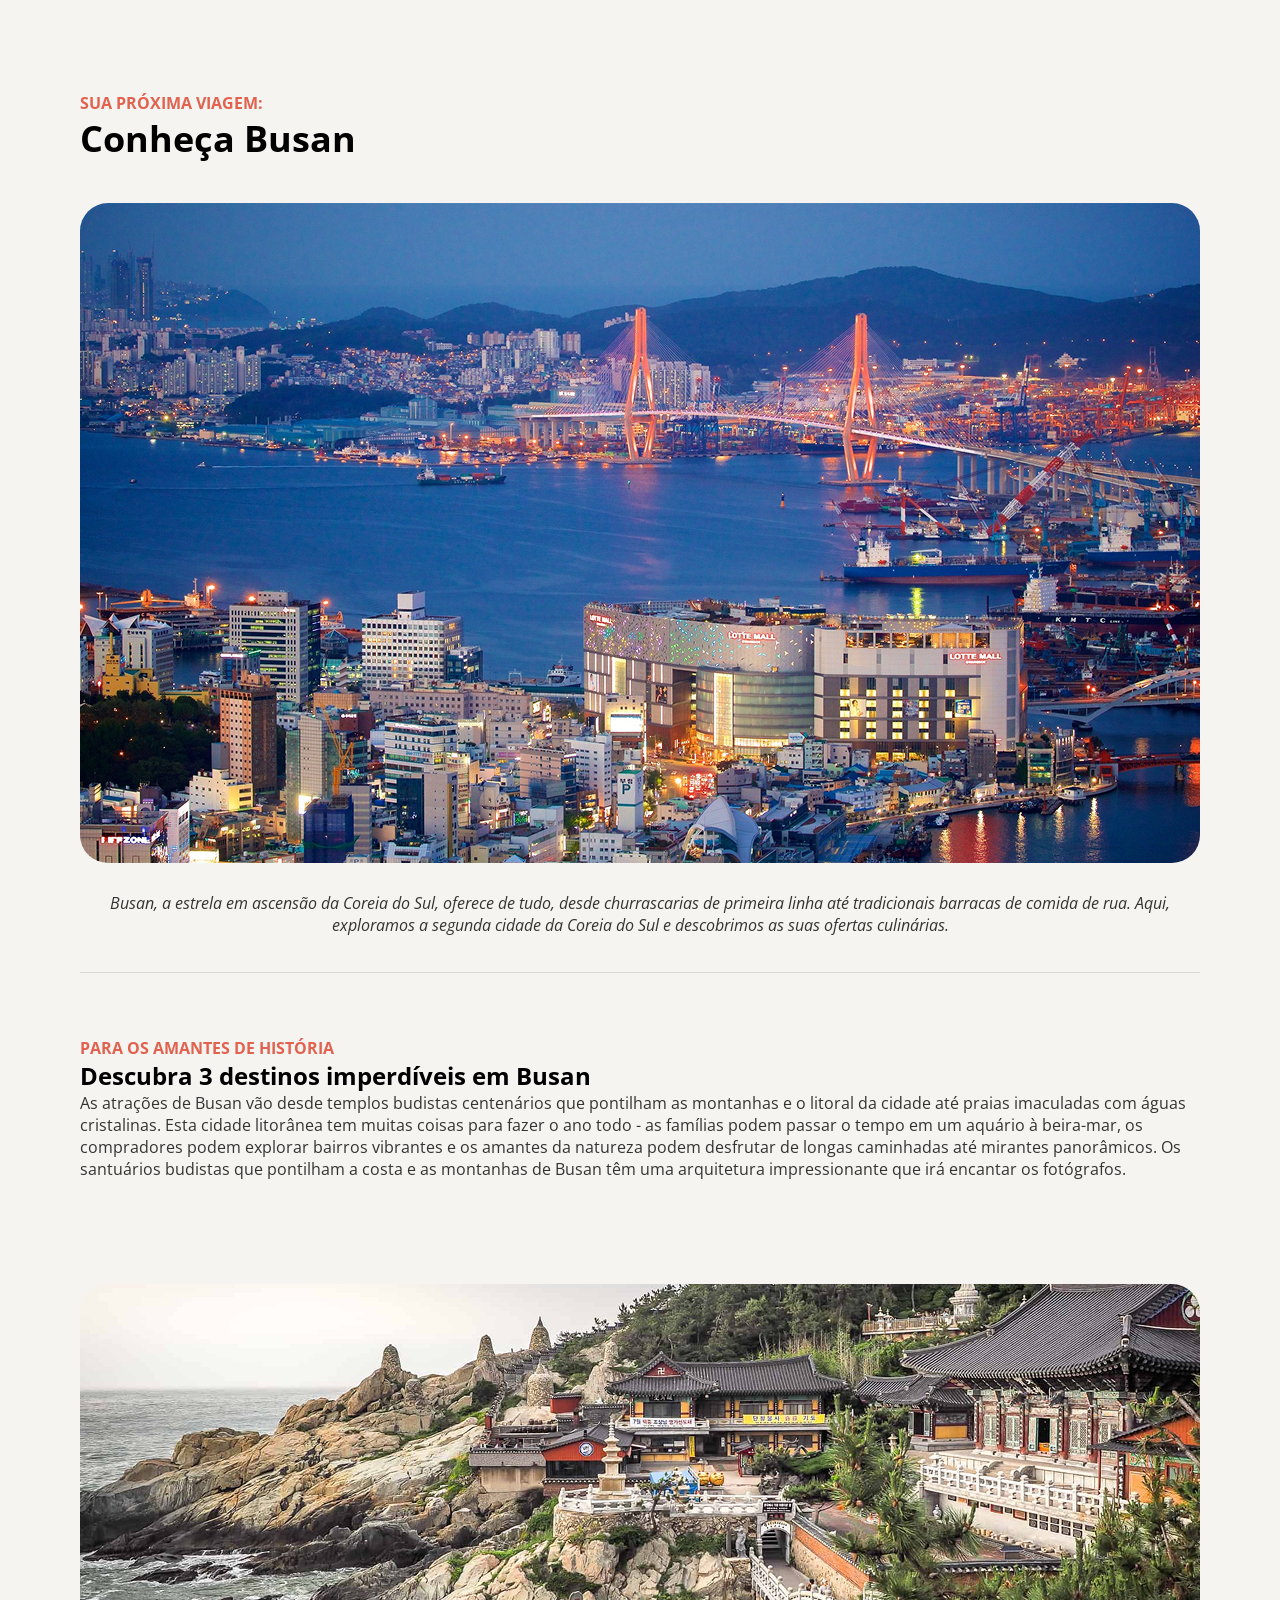
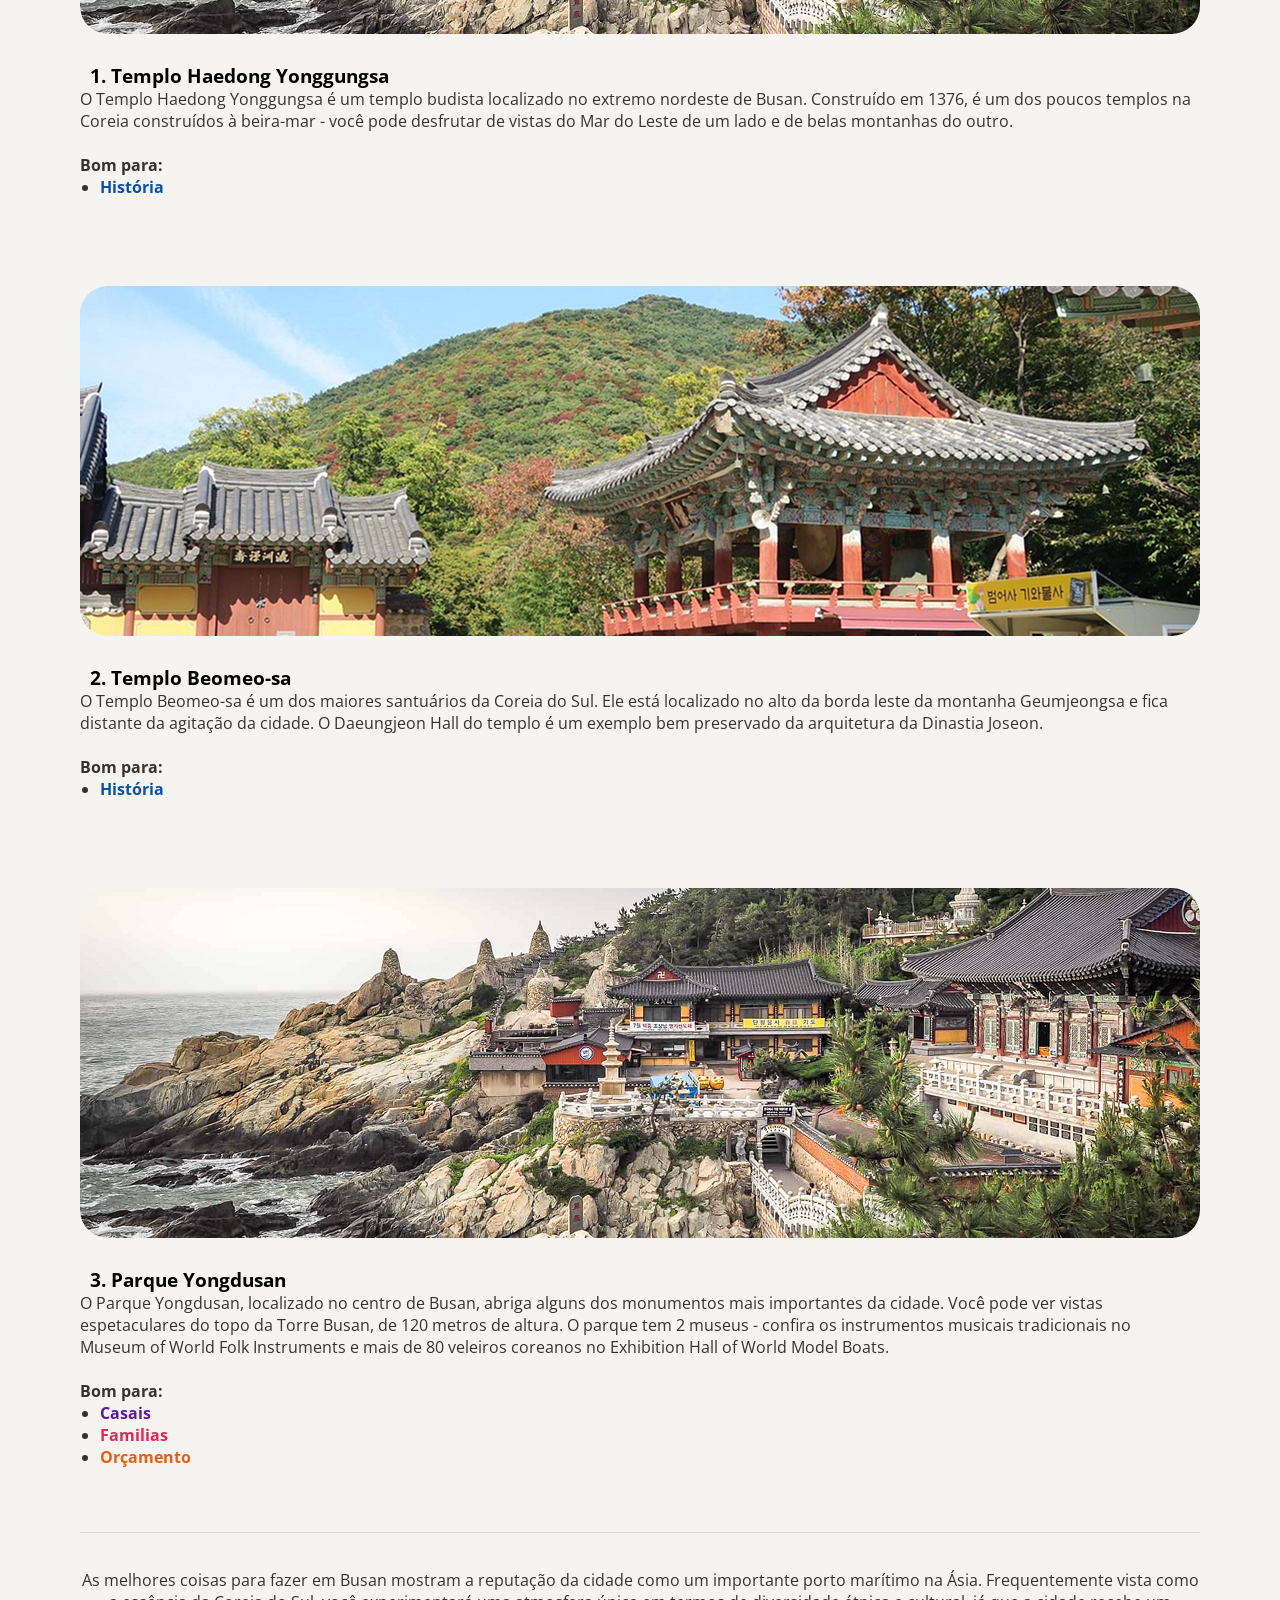
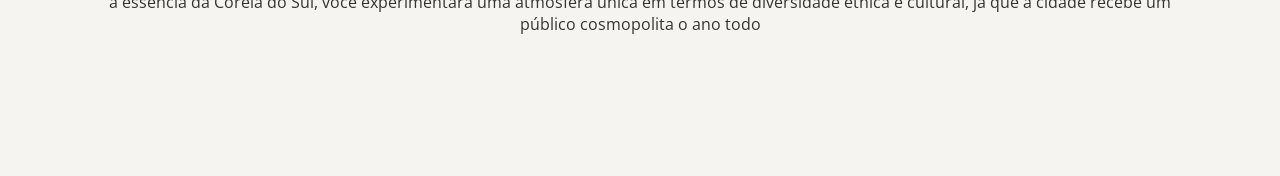
==== Projeto Prático - Local Turístico/index.html @ 1ed30c09 "Criação do Site de Viagens" ====
<!doctype html>
<html lang="pt-br">
  <head>
    <link rel="preconnect" href="https://fonts.googleapis.com" />
    <link rel="preconnect" href="https://fonts.gstatic.com" crossorigin />
    <meta charset="UTF-8" />
    <meta name="viewport" content="width=device-width, initial-scale=1.0" />
    <title>Local Turístico</title>

    <link
      href="https://fonts.googleapis.com/css2?family=Open+Sans:ital,wght@0,300..800;1,300..800&display=swap"
      rel="stylesheet"
    />
    <link rel="stylesheet" href="style.css" />
  </head>
  <body>
    <main>
      <header>
        <p class="headline">Sua Próxima Viagem:</p>
        <h1>Conheça Busan</h1>
      </header>
      <section class="Description">
        <img src="./assets/description-image.jpg" alt="" />
        <p id="descricao-image" class="subtitle">
          Busan, a estrela em ascensão da Coreia do Sul, oferece de tudo, desde
          churrascarias de primeira linha até tradicionais barracas de comida de
          rua. Aqui, exploramos a segunda cidade da Coreia do Sul e descobrimos
          as suas ofertas culinárias.
        </p>
      </section>
      <div class="divider"></div>
      <section class="destinations">
        <article class="title-list">
          <p class="headline">Para os Amantes de História</p>
          <h2>Descubra 3 destinos imperdíveis em Busan</h2>
          <p class="paragraph">
            As atrações de Busan vão desde templos budistas centenários que
            pontilham as montanhas e o litoral da cidade até praias imaculadas
            com águas cristalinas. Esta cidade litorânea tem muitas coisas para
            fazer o ano todo - as famílias podem passar o tempo em um aquário à
            beira-mar, os compradores podem explorar bairros vibrantes e os
            amantes da natureza podem desfrutar de longas caminhadas até
            mirantes panorâmicos. Os santuários budistas que pontilham a costa e
            as montanhas de Busan têm uma arquitetura impressionante que irá
            encantar os fotógrafos.
          </p>
        </article>
        <article class="card">
          <img src="./assets/headong-yonggungsa.jpg" alt="" />
          <h3>1. Templo Haedong Yonggungsa</h3>
          <p class="paragraph">
            O Templo Haedong Yonggungsa é um templo budista localizado no
            extremo nordeste de Busan. Construído em 1376, é um dos poucos
            templos na Coreia construídos à beira-mar - você pode desfrutar de
            vistas do Mar do Leste de um lado e de belas montanhas do outro.<br><br>
            <strong>Bom para:</strong>
            <ul><li style="color: #0C51A7;">História</li></ul>
          </p>
        </article>
        <article class="card">
          <img src="./assets/beomeo-sa.jpg" alt="" />
          <h3>2. Templo Beomeo-sa</h3>
          <p class="paragraph">
            O Templo Beomeo-sa é um dos maiores santuários da Coreia do Sul. Ele está localizado no alto da borda leste da montanha Geumjeongsa e fica distante da agitação da cidade. O Daeungjeon Hall do templo é um exemplo bem preservado da arquitetura da Dinastia Joseon.<br><br>
            <strong>Bom para:</strong>
            <ul><li style="color: #0C51A7;">História</li></ul>
        </article>
        <article class="card">
          <img src="./assets/headong-yonggungsa.jpg" alt="" />
          <h3>3. Parque Yongdusan</h3>
          <p class="paragraph">
            O Parque Yongdusan, localizado no centro de Busan, abriga alguns dos monumentos mais importantes da cidade. Você pode ver vistas espetaculares do topo da Torre Busan, de 120 metros de altura. O parque tem 2 museus - confira os instrumentos musicais tradicionais no Museum of World Folk Instruments e mais de 80 veleiros coreanos no Exhibition Hall of World Model Boats.<br><br>
            <strong>Bom para:</strong>
            <ul>
              <li style="color: #591B98;">Casais</li>
              <li style="color: #E5245E; font-weight: bold;">Familias</li>
              <li style="color: #E95E10;">Orçamento</li>
            </ul>
        </article>
      </section>
      <div class="divider"></div>
      <p class="paragraph" style="text-align: center;">As melhores coisas para fazer em Busan mostram a reputação da cidade como um importante porto marítimo na Ásia. Frequentemente vista como a essência da Coreia do Sul, você experimentará uma atmosfera única em termos de diversidade étnica e cultural, já que a cidade recebe um público cosmopolita o ano todo</p>
    </main>
  </body>
</html>
---- Projeto Prático - Local Turístico/style.css ----
* {
  padding: 0;
  margin: 0;
}

:root {
  font-family: "Open Sans", sans-serif;
}

body {
  max-width: 1120px;
  width: 1120px;
  margin: 4px auto;
  padding: 88px 80px 137px;
  background: #F5F4F0;
}

.headline {
  font-size: 16px;
  color: #E1624F;
  text-transform: uppercase;
  font-weight: bold;
}

h1 {
  font-size: 36px;
  font-weight: bold;
}

img {
  margin-top: 40px;
  margin-bottom: 24px;
  border-radius: 28px;
}

.subtitle {
  font-size: 16px;
  font-style: italic;
  text-align: center;
  color: #333;
}

.divider {
  width: 100%;
  height: 1px;
  margin: 36px 0;
  background-color: #d9d9d9;
}

.destinations {
  margin: 64px 0;
}

.title-list {
  margin-bottom: 64px;
}

.paragraph {
  font-size: 16px;
  color: #333;
}

.card {
  margin-bottom: 48px;
}

h3 {
  padding-left: 10px;
}

ul {
  padding-left: 20px;
  font-weight: bold;
}

ul li::marker {
  color: #333;
}
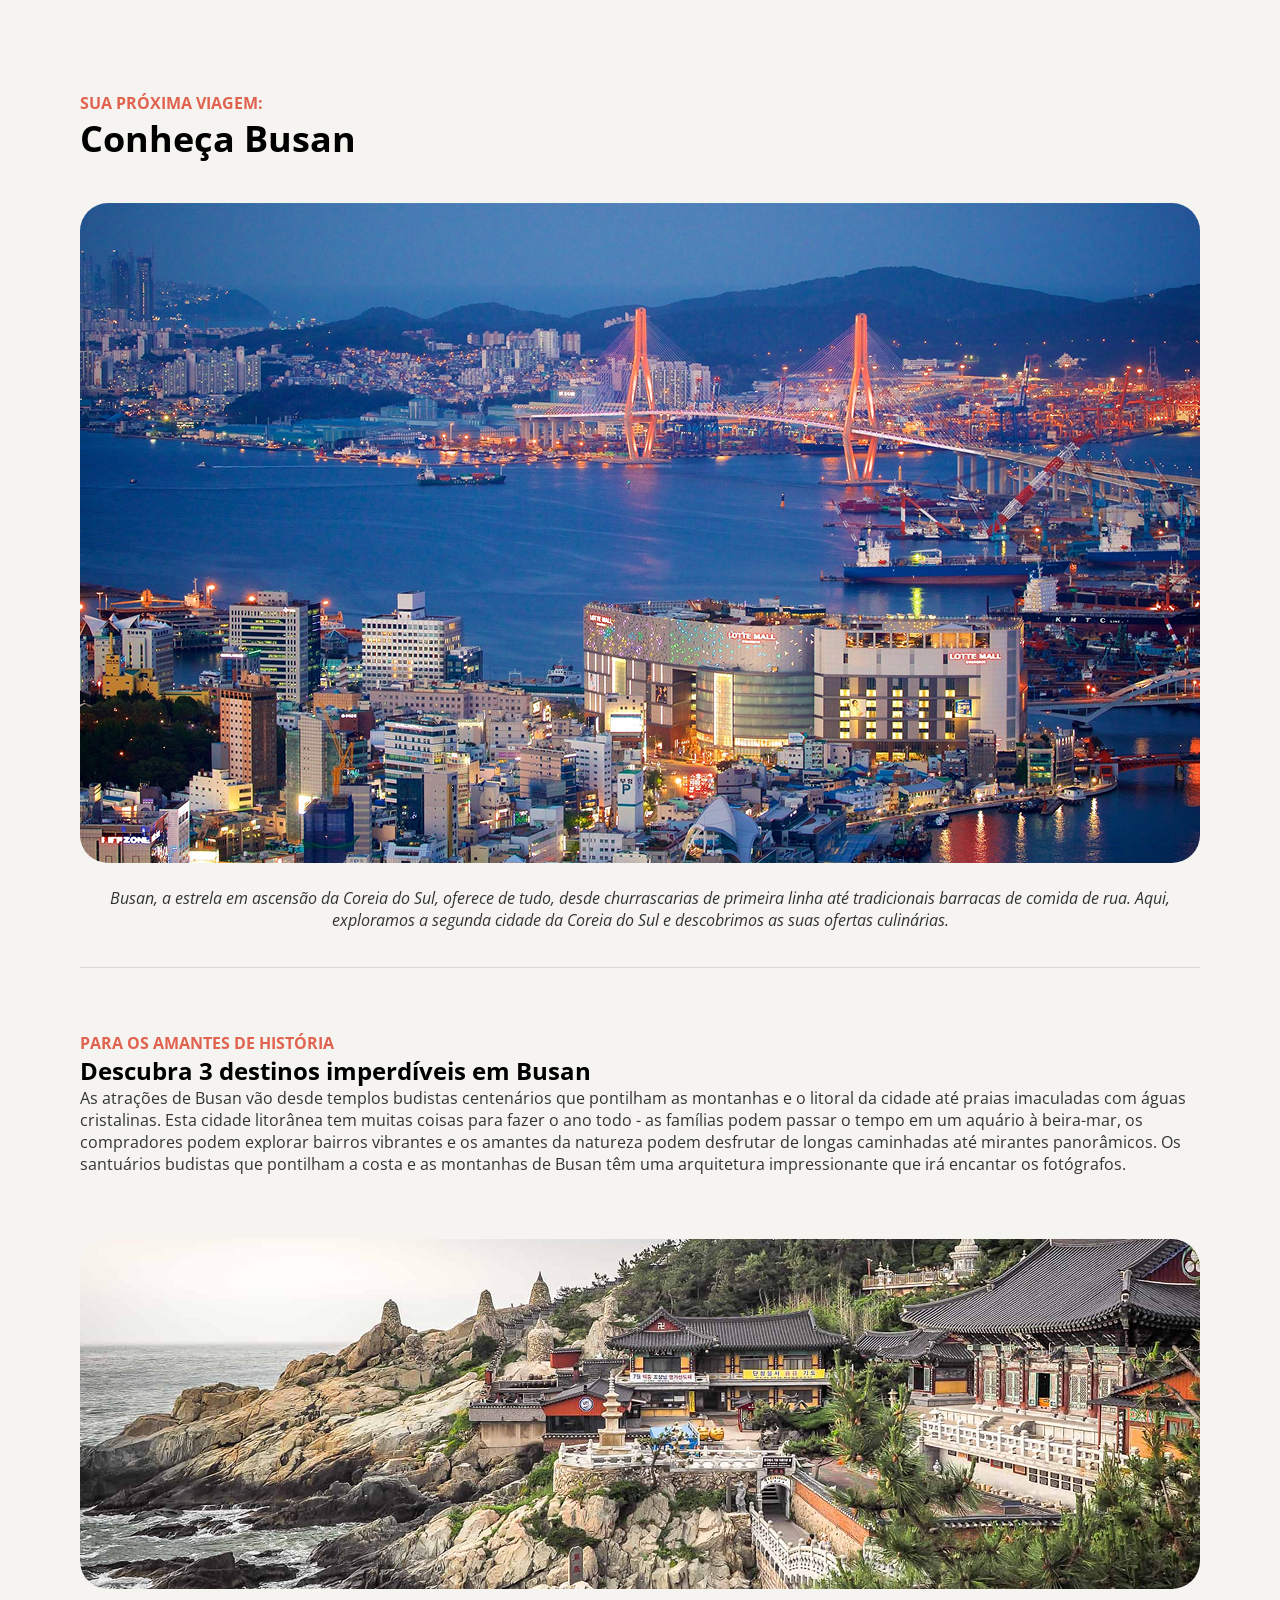
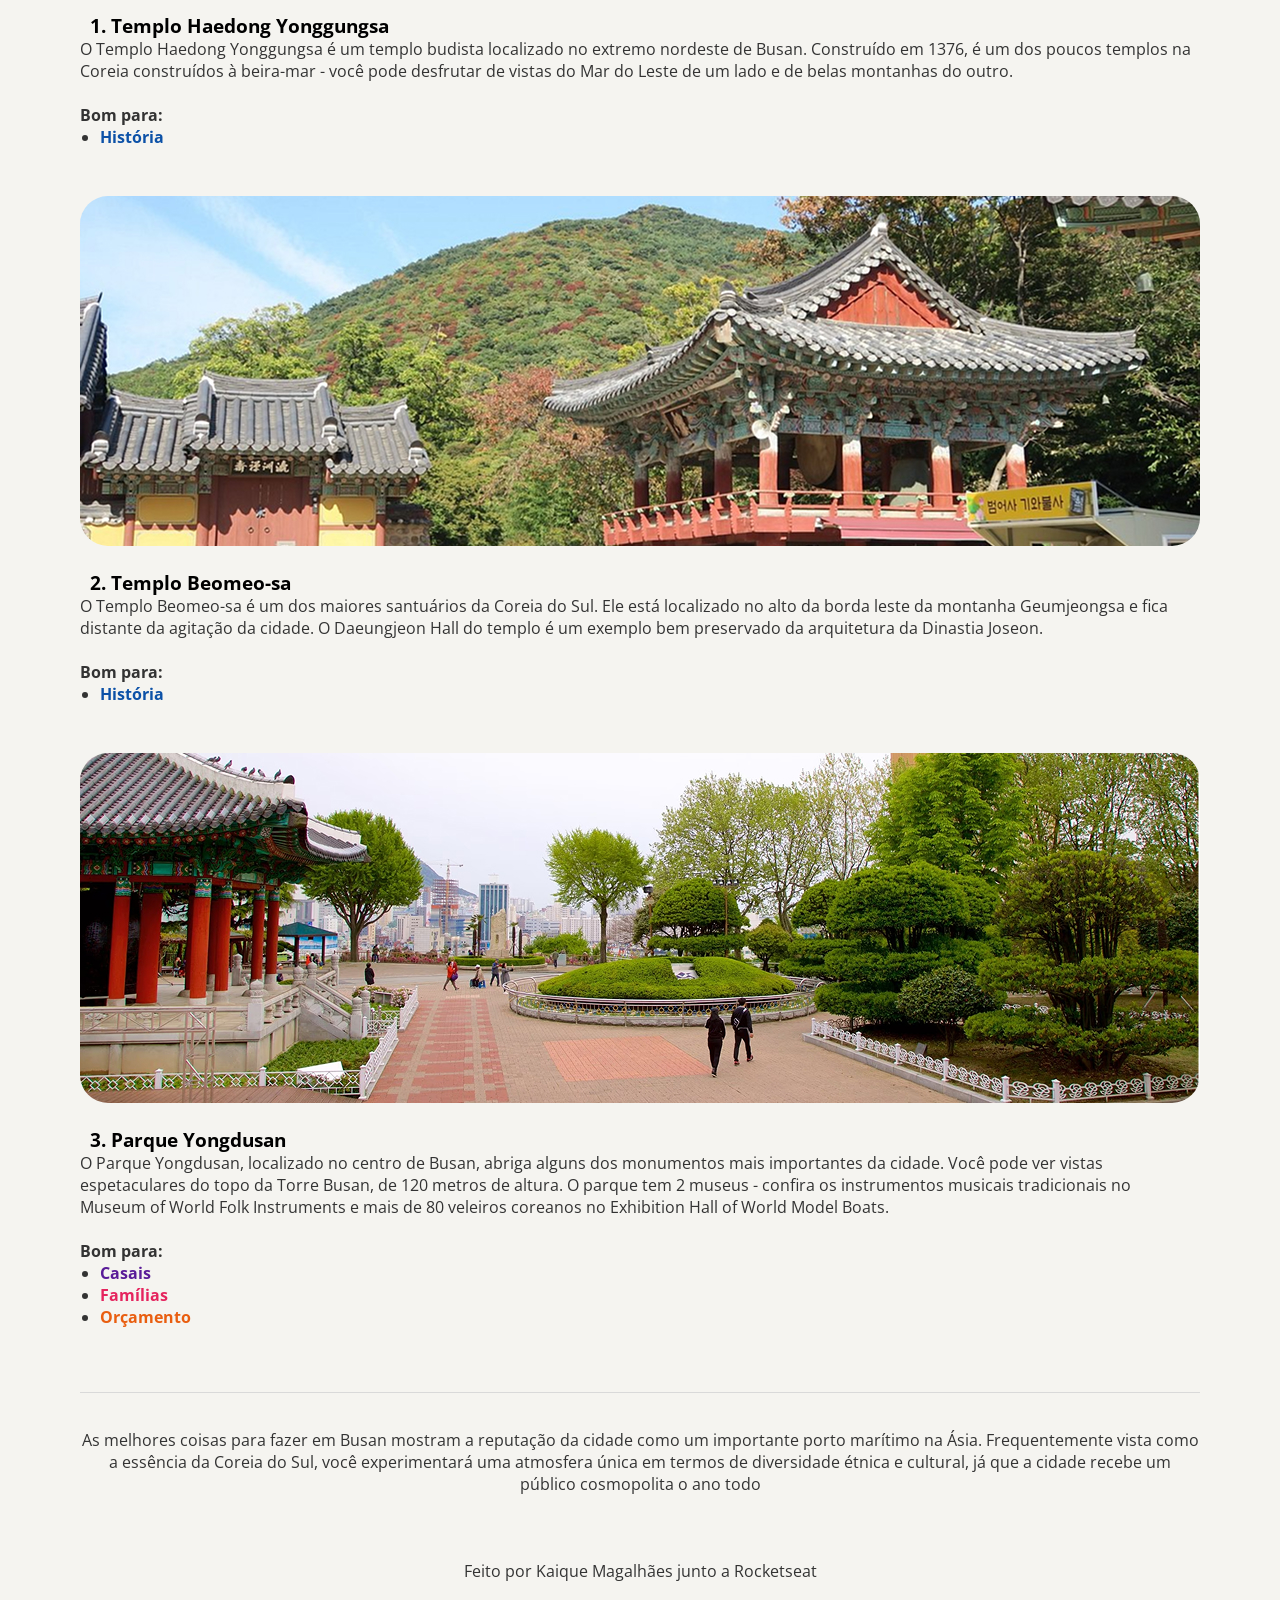
==== commit bab61fe5: "Finalização do Projeto Prático - Lugar Turistico" ====
--- a/Projeto Prático - Local Turístico/index.html
+++ b/Projeto Prático - Local Turístico/index.html
@@ -20,7 +20,7 @@
         <h1>Conheça Busan</h1>
       </header>
       <section class="Description">
-        <img src="./assets/description-image.jpg" alt="" />
+        <img src="./assets/description-image.jpg" alt="Vista do porto de Busan ao anoitecer, com uma ponte iluminada, navios e edifícios" />
         <p id="descricao-image" class="subtitle">
           Busan, a estrela em ascensão da Coreia do Sul, oferece de tudo, desde
           churrascarias de primeira linha até tradicionais barracas de comida de
@@ -46,40 +46,65 @@
           </p>
         </article>
         <article class="card">
-          <img src="./assets/headong-yonggungsa.jpg" alt="" />
+          <img src="./assets/headong-yonggungsa.jpg" alt="Templo Haedong Yonggungsa sobre rochas à beira-mar" />
           <h3>1. Templo Haedong Yonggungsa</h3>
           <p class="paragraph">
             O Templo Haedong Yonggungsa é um templo budista localizado no
             extremo nordeste de Busan. Construído em 1376, é um dos poucos
             templos na Coreia construídos à beira-mar - você pode desfrutar de
-            vistas do Mar do Leste de um lado e de belas montanhas do outro.<br><br>
+            vistas do Mar do Leste de um lado e de belas montanhas do outro.<br /><br />
             <strong>Bom para:</strong>
-            <ul><li style="color: #0C51A7;">História</li></ul>
           </p>
+          <ul>
+            <li style="color: #0c51a7">História</li>
+          </ul>
         </article>
         <article class="card">
-          <img src="./assets/beomeo-sa.jpg" alt="" />
+          <img src="./assets/beomeo-sa.jpg" alt="Construções tradicionais do Templo Beomeo-sa, com uma montanha arborizada ao fundo" />
           <h3>2. Templo Beomeo-sa</h3>
           <p class="paragraph">
-            O Templo Beomeo-sa é um dos maiores santuários da Coreia do Sul. Ele está localizado no alto da borda leste da montanha Geumjeongsa e fica distante da agitação da cidade. O Daeungjeon Hall do templo é um exemplo bem preservado da arquitetura da Dinastia Joseon.<br><br>
+            O Templo Beomeo-sa é um dos maiores santuários da Coreia do Sul. Ele
+            está localizado no alto da borda leste da montanha Geumjeongsa e
+            fica distante da agitação da cidade. O Daeungjeon Hall do templo é
+            um exemplo bem preservado da arquitetura da Dinastia Joseon.<br /><br />
             <strong>Bom para:</strong>
-            <ul><li style="color: #0C51A7;">História</li></ul>
+          </p>
+
+          <ul>
+            <li style="color: #0c51a7">História</li>
+          </ul>
         </article>
         <article class="card">
-          <img src="./assets/headong-yonggungsa.jpg" alt="" />
+          <img src="./assets/parque-yongdusan.jpg" alt="Caminhos do Parque Yongdusan entre jardins, árvores e um pavilhão tradicional" />
           <h3>3. Parque Yongdusan</h3>
           <p class="paragraph">
-            O Parque Yongdusan, localizado no centro de Busan, abriga alguns dos monumentos mais importantes da cidade. Você pode ver vistas espetaculares do topo da Torre Busan, de 120 metros de altura. O parque tem 2 museus - confira os instrumentos musicais tradicionais no Museum of World Folk Instruments e mais de 80 veleiros coreanos no Exhibition Hall of World Model Boats.<br><br>
+            O Parque Yongdusan, localizado no centro de Busan, abriga alguns dos
+            monumentos mais importantes da cidade. Você pode ver vistas
+            espetaculares do topo da Torre Busan, de 120 metros de altura. O
+            parque tem 2 museus - confira os instrumentos musicais tradicionais
+            no Museum of World Folk Instruments e mais de 80 veleiros coreanos
+            no Exhibition Hall of World Model Boats.<br /><br />
             <strong>Bom para:</strong>
-            <ul>
-              <li style="color: #591B98;">Casais</li>
-              <li style="color: #E5245E; font-weight: bold;">Familias</li>
-              <li style="color: #E95E10;">Orçamento</li>
-            </ul>
+          </p>
+          
+          <ul>
+            <li style="color: #591b98">Casais</li>
+            <li style="color: #e5245e; font-weight: bold">Famílias</li>
+            <li style="color: #e95e10">Orçamento</li>
+          </ul>
         </article>
       </section>
       <div class="divider"></div>
-      <p class="paragraph" style="text-align: center;">As melhores coisas para fazer em Busan mostram a reputação da cidade como um importante porto marítimo na Ásia. Frequentemente vista como a essência da Coreia do Sul, você experimentará uma atmosfera única em termos de diversidade étnica e cultural, já que a cidade recebe um público cosmopolita o ano todo</p>
+      <p class="paragraph" style="text-align: center">
+        As melhores coisas para fazer em Busan mostram a reputação da cidade
+        como um importante porto marítimo na Ásia. Frequentemente vista como a
+        essência da Coreia do Sul, você experimentará uma atmosfera única em
+        termos de diversidade étnica e cultural, já que a cidade recebe um
+        público cosmopolita o ano todo
+      </p>
     </main>
+    <footer>
+      <p class="paragraph" style="text-align: center">Feito por Kaique Magalhães junto a Rocketseat</p>
+    </footer>
   </body>
 </html>
--- a/Projeto Prático - Local Turístico/style.css
+++ b/Projeto Prático - Local Turístico/style.css
@@ -1,6 +1,7 @@
 * {
   padding: 0;
   margin: 0;
+  box-sizing: border-box;
 }
 
 :root {
@@ -8,8 +9,7 @@
 }
 
 body {
-  max-width: 1120px;
-  width: 1120px;
+  width: 1280px;
   margin: 4px auto;
   padding: 88px 80px 137px;
   background: #F5F4F0;
@@ -28,6 +28,8 @@
 }
 
 img {
+  width: 100%;
+  display: block;
   margin-top: 40px;
   margin-bottom: 24px;
   border-radius: 28px;
@@ -64,6 +66,10 @@
   margin-bottom: 48px;
 }
 
+.card:last-child {
+  margin-bottom: 0;
+}
+
 h3 {
   padding-left: 10px;
 }
@@ -75,4 +81,8 @@
 
 ul li::marker {
   color: #333;
-}+}
+
+footer {
+  margin-top: 65px;
+}
